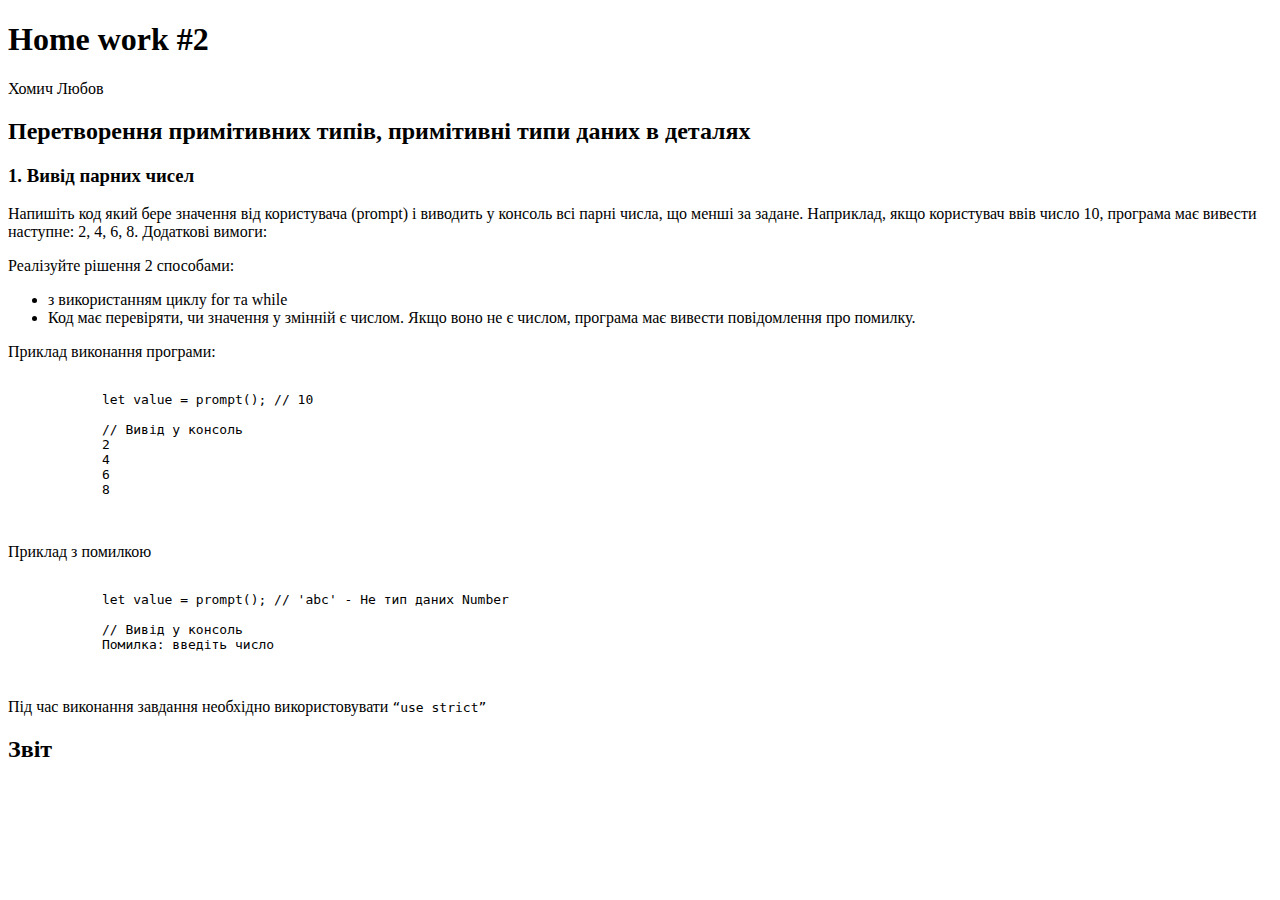
==== index.html @ 665d64d7 "Create index.html" ====
<!DOCTYPE html>
<html lang="uk">

<head>
  <meta charset="UTF-8" />
  <meta name="viewport" content="width=device-width, initial-scale=1.0" />
  <link rel="apple-touch-icon" sizes="180x180" href="./favicon/apple-touch-icon.png" />
  <link rel="icon" type="image/png" sizes="32x32" href="./favicon/favicon-32x32.png" />
  <link rel="icon" type="image/png" sizes="16x16" href="./favicon/favicon-16x16.png" />
  <link rel="manifest" href="./favicon/site.webmanifest" />
  <link rel="stylesheet" href="./css/style.css" />
  <script src="./js/script.js"></script>
  <title>Home work #2</title>
</head>

<body>
  <header class="header">
    <h1>Home work #2</h1>
    <p class="autor">Хомич Любов</p>
  </header>
  <main class="main">
    <h2>Перетворення примітивних типів, примітивні типи даних в деталях</h2>
    <article>
      <h3>1. Вивід парних чисел</h3>
      <p>
       Напишіть код який бере значення від користувача (prompt) і виводить у консоль всі парні числа, що менші за задане. 
        Наприклад, якщо користувач ввів число 10, програма має вивести наступне: 2, 4, 6, 8. Додаткові вимоги:
      </p>
      <p>
       Реалізуйте рішення 2 способами:  
      </p>
      <ul class="menu">
        <li>з використанням циклу for та while</li>
        <li>Код має перевіряти, чи значення у змінній є числом. Якщо воно не є числом, програма має вивести повідомлення про помилку.</li>
      </ul>
      <p>
        Приклад виконання програми:
        </p>
        <pre>
          <code>
            let value = prompt(); // 10

            // Вивід у консоль
            2
            4
            6
            8
          </code>
        </pre>
            <p>
        Приклад з помилкою
        </p>
        <pre>
          <code>
            let value = prompt(); // 'abc' - Не тип даних Number

            // Вивід у консоль
            Помилка: введіть число
          </code>
        </pre>
      <p>
        Під час виконання завдання необхідно використовувати
        <code>“use strict”</code>
      </p>
    </article>

    <article>
      <h2>Звіт</h2>

    </article>
  </main>
</body>

</html>
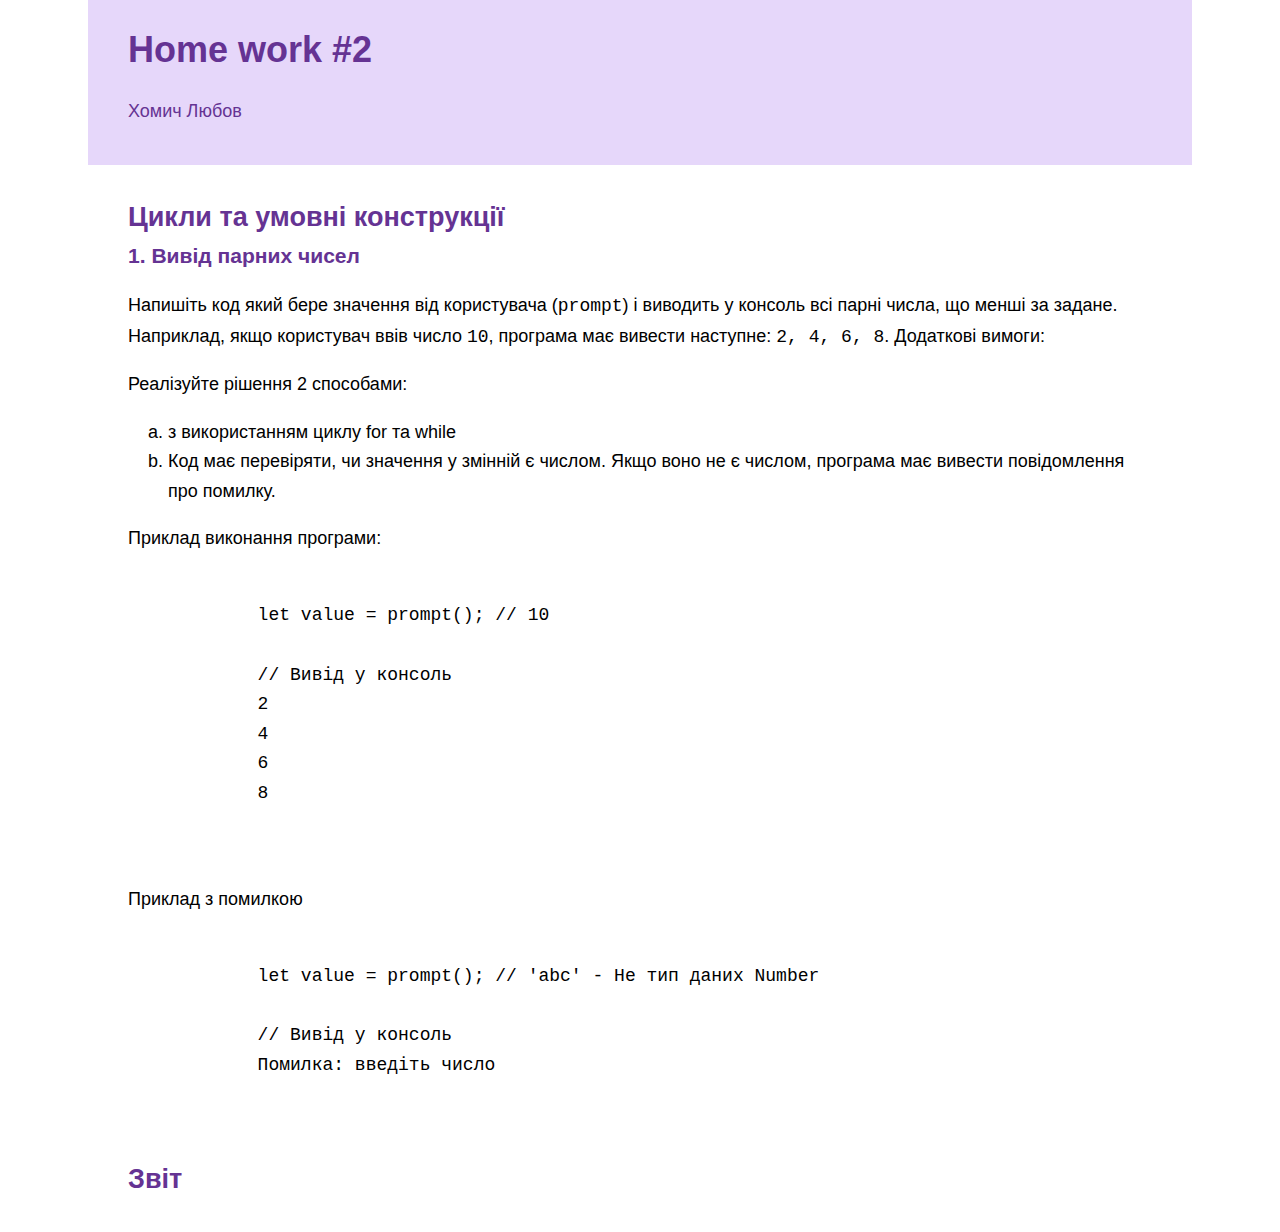
==== commit b5055f8a: "first task" ====
--- a/index.html
+++ b/index.html
@@ -19,12 +19,12 @@
     <p class="autor">Хомич Любов</p>
   </header>
   <main class="main">
-    <h2>Перетворення примітивних типів, примітивні типи даних в деталях</h2>
+    <h2>Цикли та умовні конструкції</h2>
     <article>
       <h3>1. Вивід парних чисел</h3>
       <p>
-       Напишіть код який бере значення від користувача (prompt) і виводить у консоль всі парні числа, що менші за задане. 
-        Наприклад, якщо користувач ввів число 10, програма має вивести наступне: 2, 4, 6, 8. Додаткові вимоги:
+       Напишіть код який бере значення від користувача (<code>prompt</code>) і виводить у консоль всі парні числа, що менші за задане. 
+        Наприклад, якщо користувач ввів число <code>10</code>, програма має вивести наступне: <code>2, 4, 6, 8</code>. Додаткові вимоги:
       </p>
       <p>
        Реалізуйте рішення 2 способами:  
@@ -58,10 +58,6 @@
             Помилка: введіть число
           </code>
         </pre>
-      <p>
-        Під час виконання завдання необхідно використовувати
-        <code>“use strict”</code>
-      </p>
     </article>
 
     <article>
--- a/css/style.css
+++ b/css/style.css
@@ -0,0 +1,54 @@
+html,
+body{
+    font-family: Verdana, Geneva, Tahoma, sans-serif;
+    font-size: 18px;
+    line-height: 1.64;
+
+    margin: 0;
+    padding: 0;
+}
+.header{
+    background-color: #e6d7fa;
+    max-width: 1024px;
+    margin: 0 auto;
+    padding: 20px 40px;
+}
+
+h1, h2, h3{
+    margin: 0;
+    color: #653393;
+}
+
+.autor{
+    color: #653393;
+}
+
+.main{
+    max-width: 1024px;
+    margin: 0 auto;
+    padding: 30px 0;
+}
+
+.task{
+    margin: 20px 0;
+}
+
+.menu{
+    list-style-type: lower-latin;
+}
+
+ul p{
+    margin: 0;
+}
+
+figcaption{
+    font-style: italic;
+    text-align: center;
+    color: #653393;
+}
+
+a{
+    color: #653393;
+    font-weight: 700;
+    text-decoration: none;
+}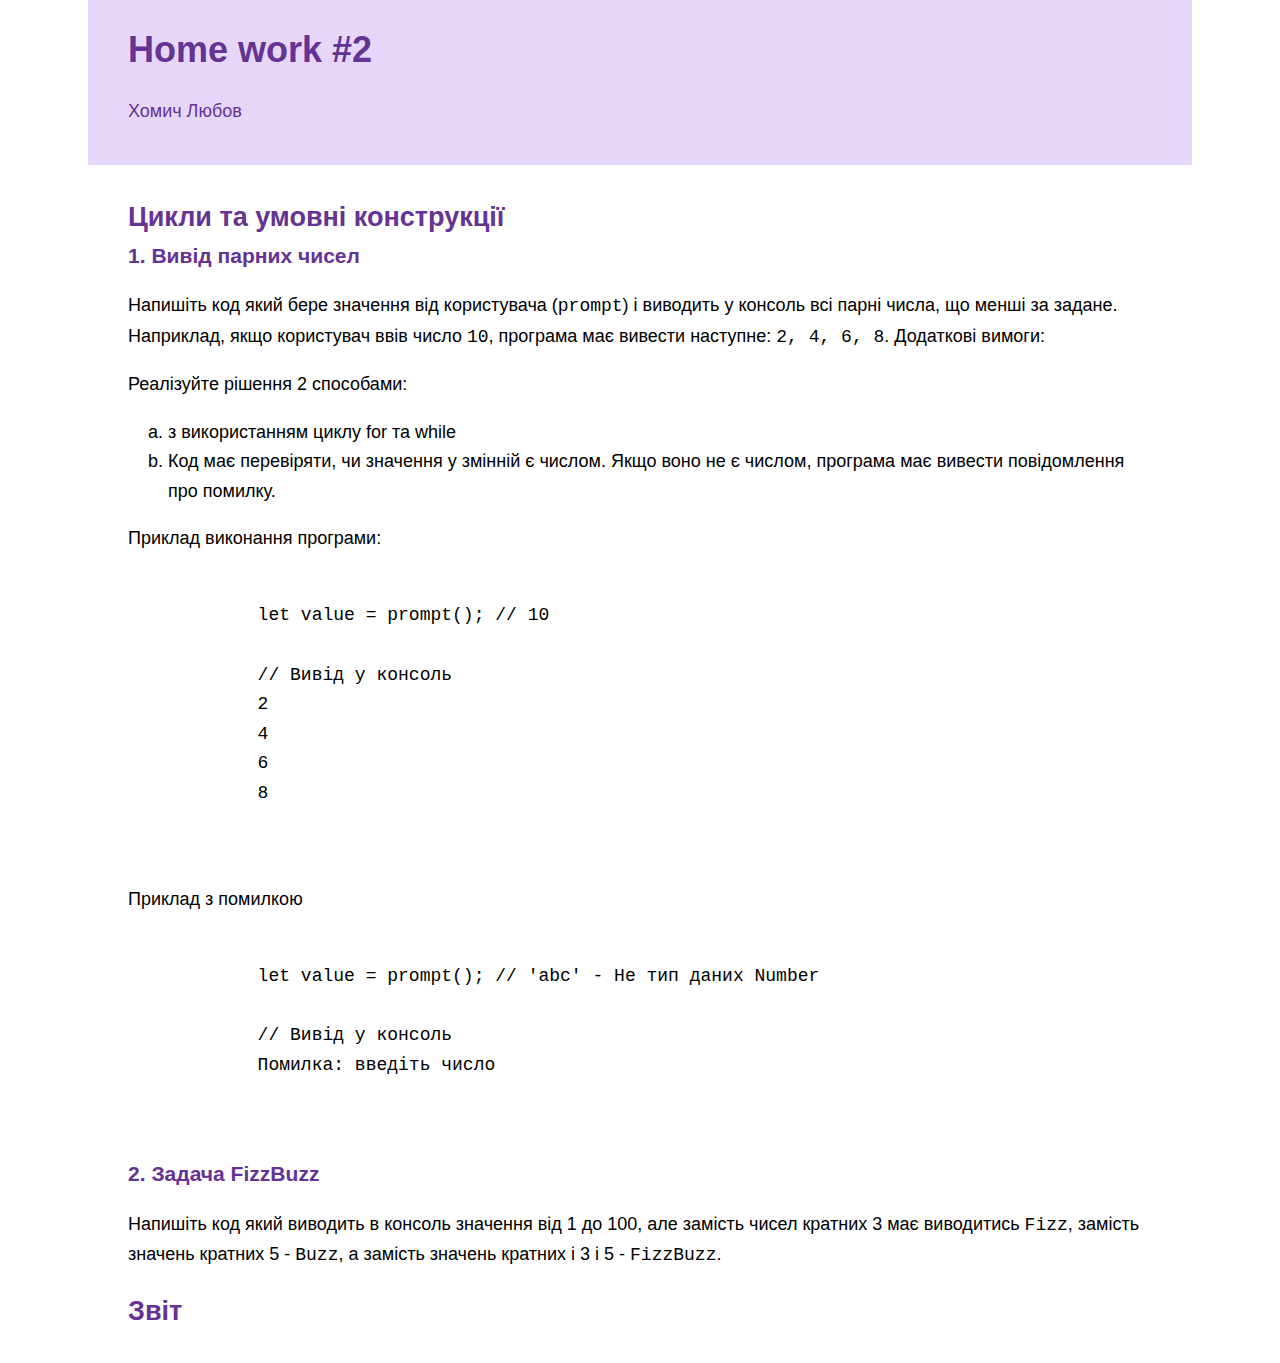
==== commit 18ffb557: "second task" ====
--- a/index.html
+++ b/index.html
@@ -23,20 +23,23 @@
     <article>
       <h3>1. Вивід парних чисел</h3>
       <p>
-       Напишіть код який бере значення від користувача (<code>prompt</code>) і виводить у консоль всі парні числа, що менші за задане. 
-        Наприклад, якщо користувач ввів число <code>10</code>, програма має вивести наступне: <code>2, 4, 6, 8</code>. Додаткові вимоги:
+        Напишіть код який бере значення від користувача (<code>prompt</code>) і виводить у консоль всі парні числа, що
+        менші за задане.
+        Наприклад, якщо користувач ввів число <code>10</code>, програма має вивести наступне: <code>2, 4, 6, 8</code>.
+        Додаткові вимоги:
       </p>
       <p>
-       Реалізуйте рішення 2 способами:  
+        Реалізуйте рішення 2 способами:
       </p>
       <ul class="menu">
         <li>з використанням циклу for та while</li>
-        <li>Код має перевіряти, чи значення у змінній є числом. Якщо воно не є числом, програма має вивести повідомлення про помилку.</li>
+        <li>Код має перевіряти, чи значення у змінній є числом. Якщо воно не є числом, програма має вивести повідомлення
+          про помилку.</li>
       </ul>
       <p>
         Приклад виконання програми:
-        </p>
-        <pre>
+      </p>
+      <pre>
           <code>
             let value = prompt(); // 10
 
@@ -47,10 +50,10 @@
             8
           </code>
         </pre>
-            <p>
+      <p>
         Приклад з помилкою
-        </p>
-        <pre>
+      </p>
+      <pre>
           <code>
             let value = prompt(); // 'abc' - Не тип даних Number
 
@@ -59,12 +62,18 @@
           </code>
         </pre>
     </article>
+    <article>
+      <h3>2. Задача FizzBuzz</h3>
+      <p>
+        Напишіть код який виводить в консоль значення від 1 до 100, але замість чисел кратних 3 має виводитись <code>Fizz</code>,
+        замість значень кратних 5 - <code>Buzz</code>, а замість значень кратних і 3 і 5 - <code>FizzBuzz</code>.
+      </p>
 
-    <article>
-      <h2>Звіт</h2>
+      <article>
+        <h2>Звіт</h2>
 
-    </article>
+      </article>
   </main>
 </body>
 
-</html>
+</html>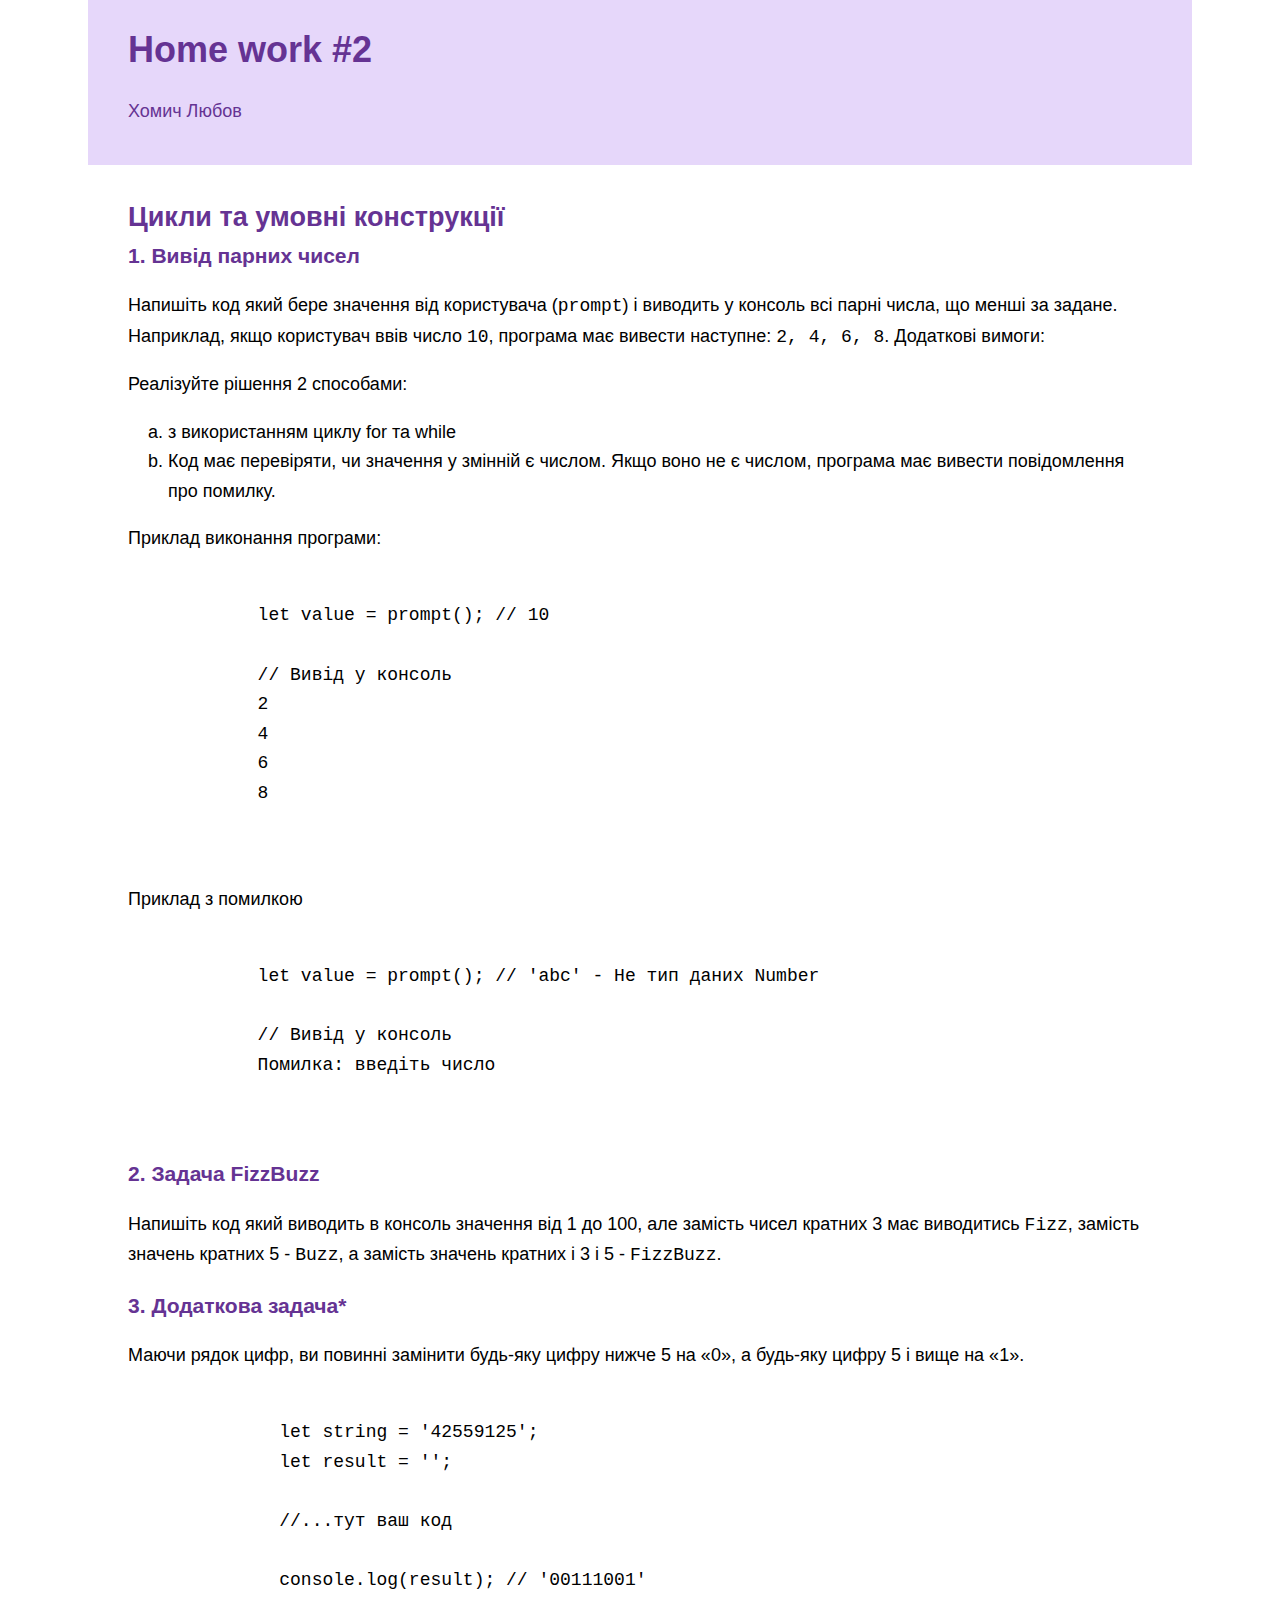
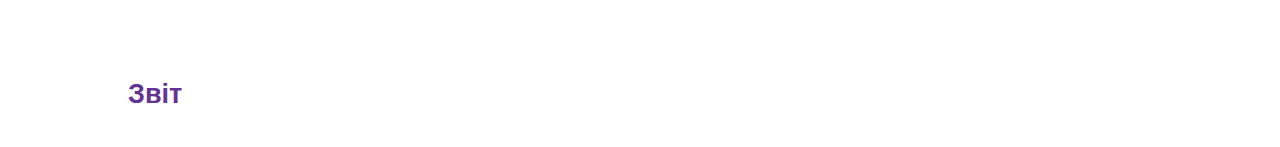
==== commit 139dd4db: "changed condition for if(){} to isNaN(parseFloat/Int(value))" ====
--- a/index.html
+++ b/index.html
@@ -65,9 +65,26 @@
     <article>
       <h3>2. Задача FizzBuzz</h3>
       <p>
-        Напишіть код який виводить в консоль значення від 1 до 100, але замість чисел кратних 3 має виводитись <code>Fizz</code>,
+        Напишіть код який виводить в консоль значення від 1 до 100, але замість чисел кратних 3 має виводитись
+        <code>Fizz</code>,
         замість значень кратних 5 - <code>Buzz</code>, а замість значень кратних і 3 і 5 - <code>FizzBuzz</code>.
       </p>
+      <article>
+        <h3>3. Додаткова задача*</h3>
+        <p>
+          Маючи рядок цифр, ви повинні замінити будь-яку цифру нижче 5 на «0», а будь-яку цифру 5 і вище на «1».
+        </p>
+        <pre>
+            <code>
+              let string = '42559125';
+              let result = '';
+
+              //...тут ваш код
+
+              console.log(result); // '00111001'
+            </code>
+          </pre>
+      </article>
 
       <article>
         <h2>Звіт</h2>
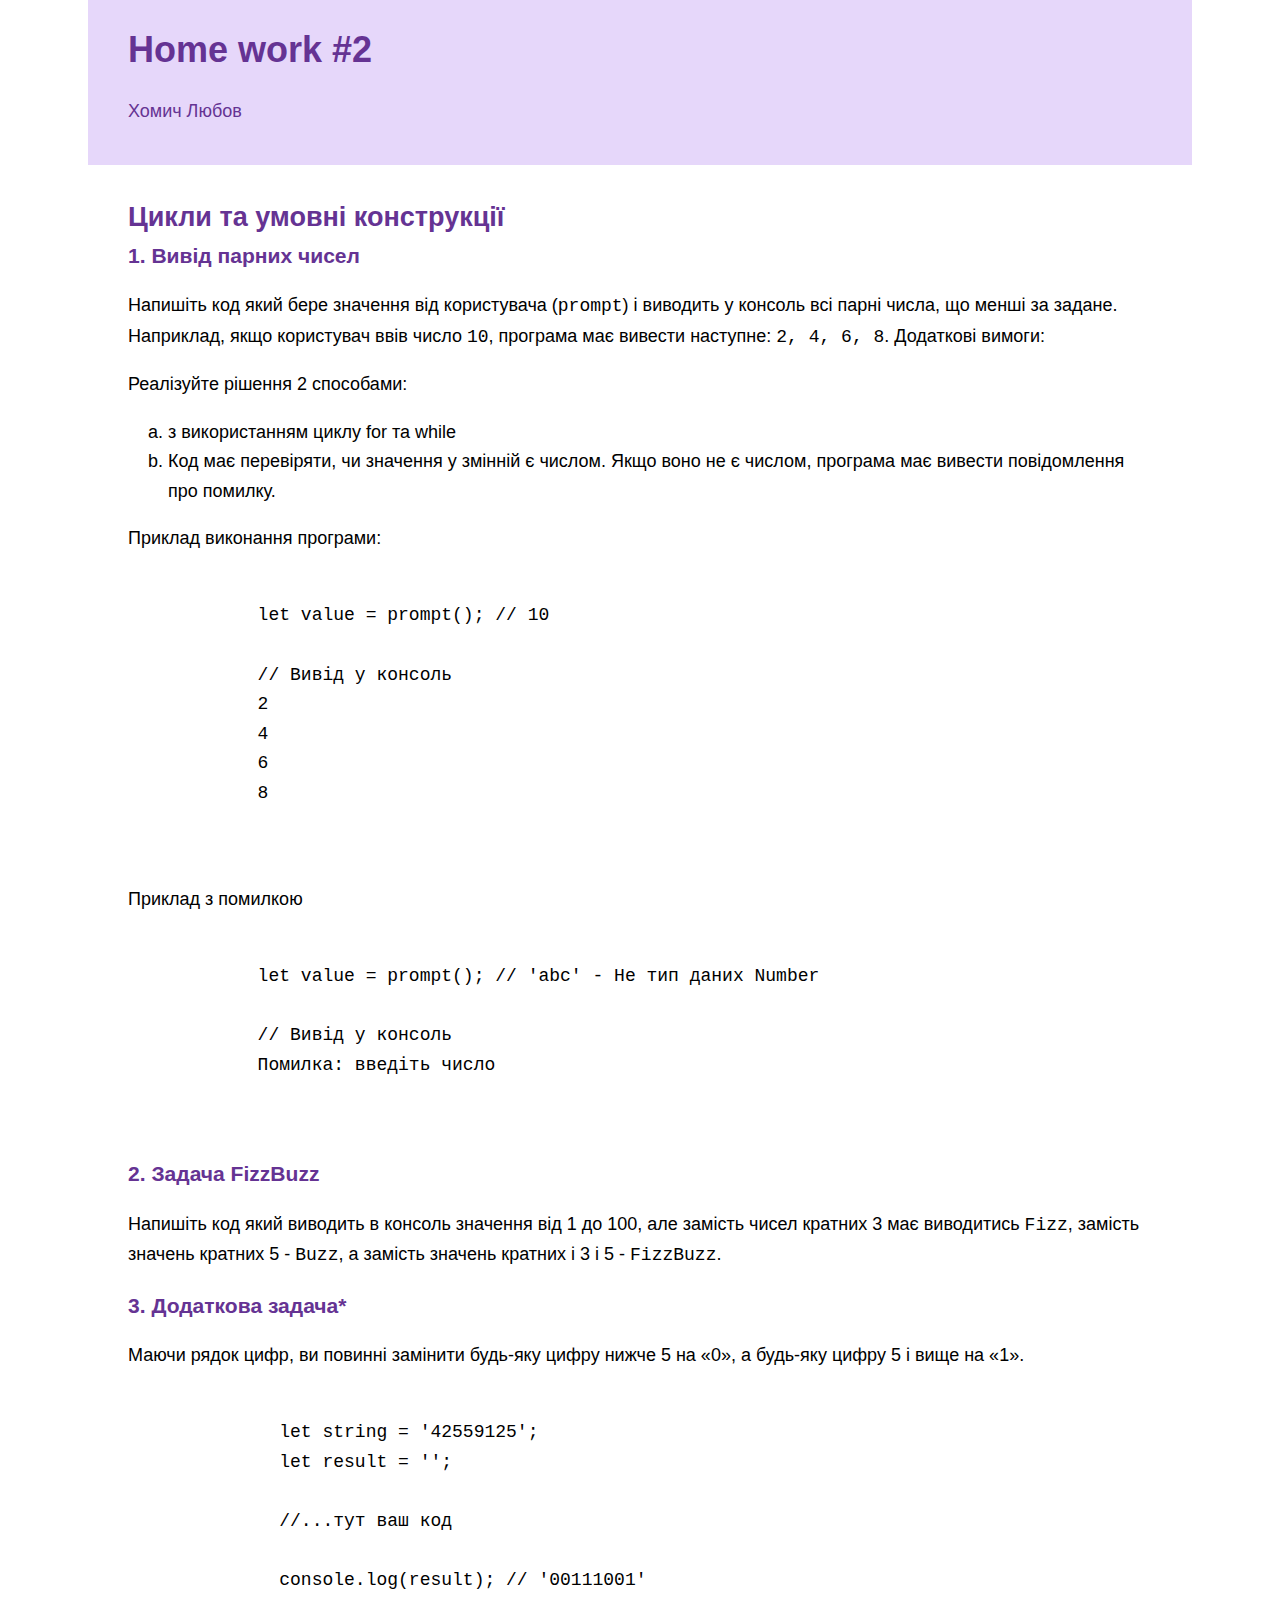
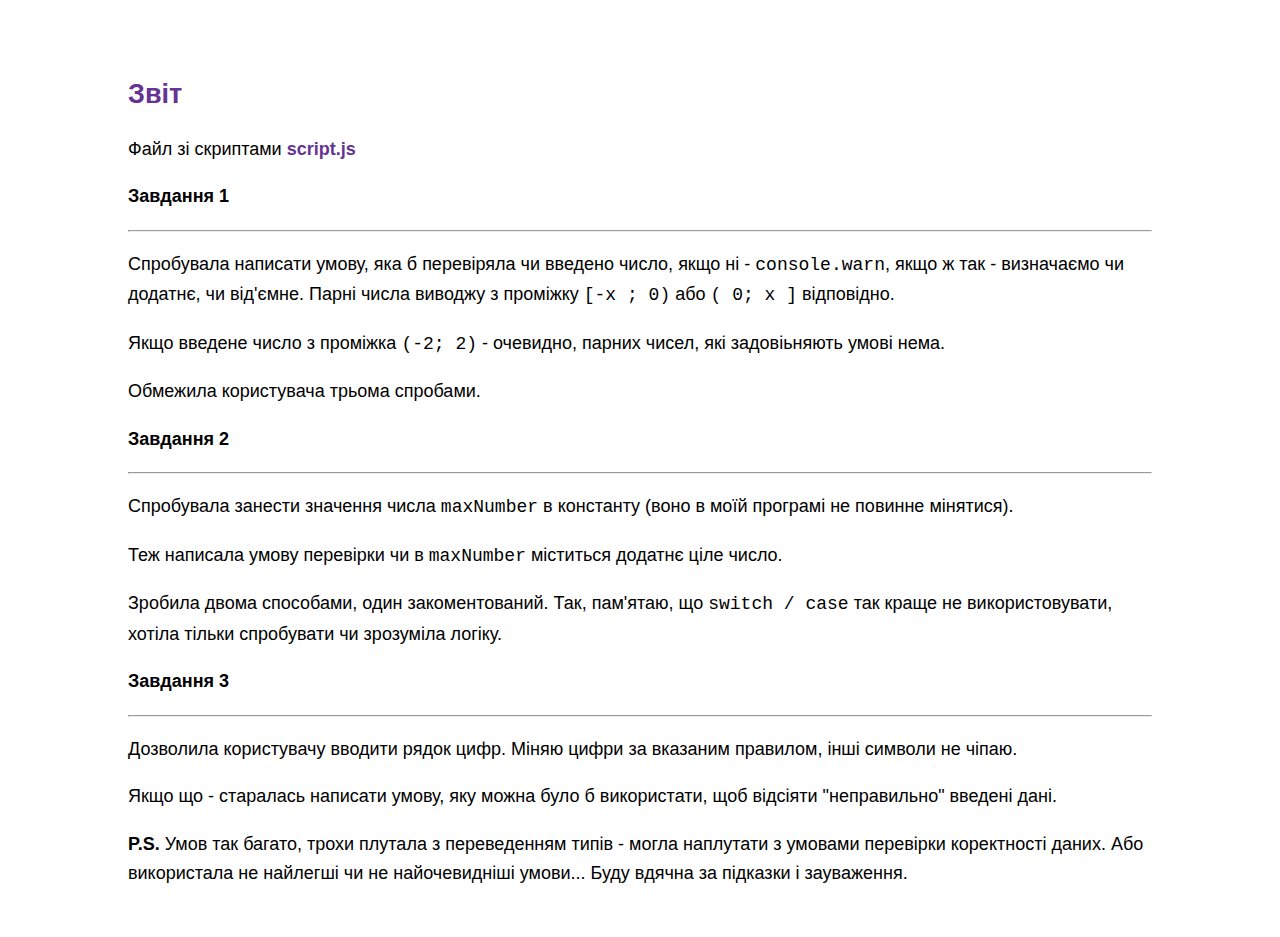
==== commit ca220aeb: "report" ====
--- a/index.html
+++ b/index.html
@@ -88,7 +88,49 @@
 
       <article>
         <h2>Звіт</h2>
-
+        <p>
+          Файл зі скриптами <a href="https://github.com/abbothca/homework-3/blob/main/js/script.js">script.js</a>
+        </p>
+        <p>
+          <strong>Завдання 1</strong>
+        </p>
+        <hr />
+        <p>
+          Спробувала написати умову, яка б перевіряла чи введено число, якщо ні - <code>console.warn</code>, якщо ж так
+          - визначаємо чи додатнє, чи від'ємне. Парні числа виводжу з проміжку <code>[-x ; 0)</code> або <code>( 0; x ]</code> відповідно.
+        </p>
+        <p>
+          Якщо введене число з проміжка <code>(-2; 2)</code> - очевидно, парних чисел, які задовіьняють умові нема.
+        </p>
+        <p>
+          Обмежила користувача трьома спробами.
+        </p>
+        <p>
+          <strong>Завдання 2</strong>
+        </p>
+        <hr />
+        <p>
+          Спробувала занести значення числа <code>maxNumber</code> в константу (воно в моїй програмі не повинне мінятися).  
+        </p>
+        <p>
+          Теж написала умову перевірки чи в <code>maxNumber</code> міститься додатнє ціле число.
+        </p>
+        <p>
+          Зробила двома способами, один закоментований. Так, пам'ятаю, що <code>switch / case</code> так краще не використовувати, хотіла тільки спробувати чи зрозуміла логіку.
+        </p>
+        <p>
+          <strong>Завдання 3</strong>
+        </p>
+        <hr />
+        <p>
+          Дозволила користувачу вводити рядок цифр. Міняю цифри за вказаним правилом, інші символи не чіпаю.
+        </p>
+        <p>
+          Якщо що - старалась написати умову, яку можна було б використати, щоб відсіяти "неправильно" введені дані.
+        </p>
+        <p>
+          <strong>P.S.</strong> Умов так багато, трохи плутала з переведенням типів - могла наплутати з умовами перевірки коректності даних. Або використала не найлегші чи не найочевидніші умови... Буду вдячна за підказки і зауваження.
+        </p>
       </article>
   </main>
 </body>
--- a/css/style.css
+++ b/css/style.css
@@ -7,6 +7,7 @@
     margin: 0;
     padding: 0;
 }
+
 .header{
     background-color: #e6d7fa;
     max-width: 1024px;
@@ -26,7 +27,7 @@
 .main{
     max-width: 1024px;
     margin: 0 auto;
-    padding: 30px 0;
+    padding: 30px 40px;
 }
 
 .task{
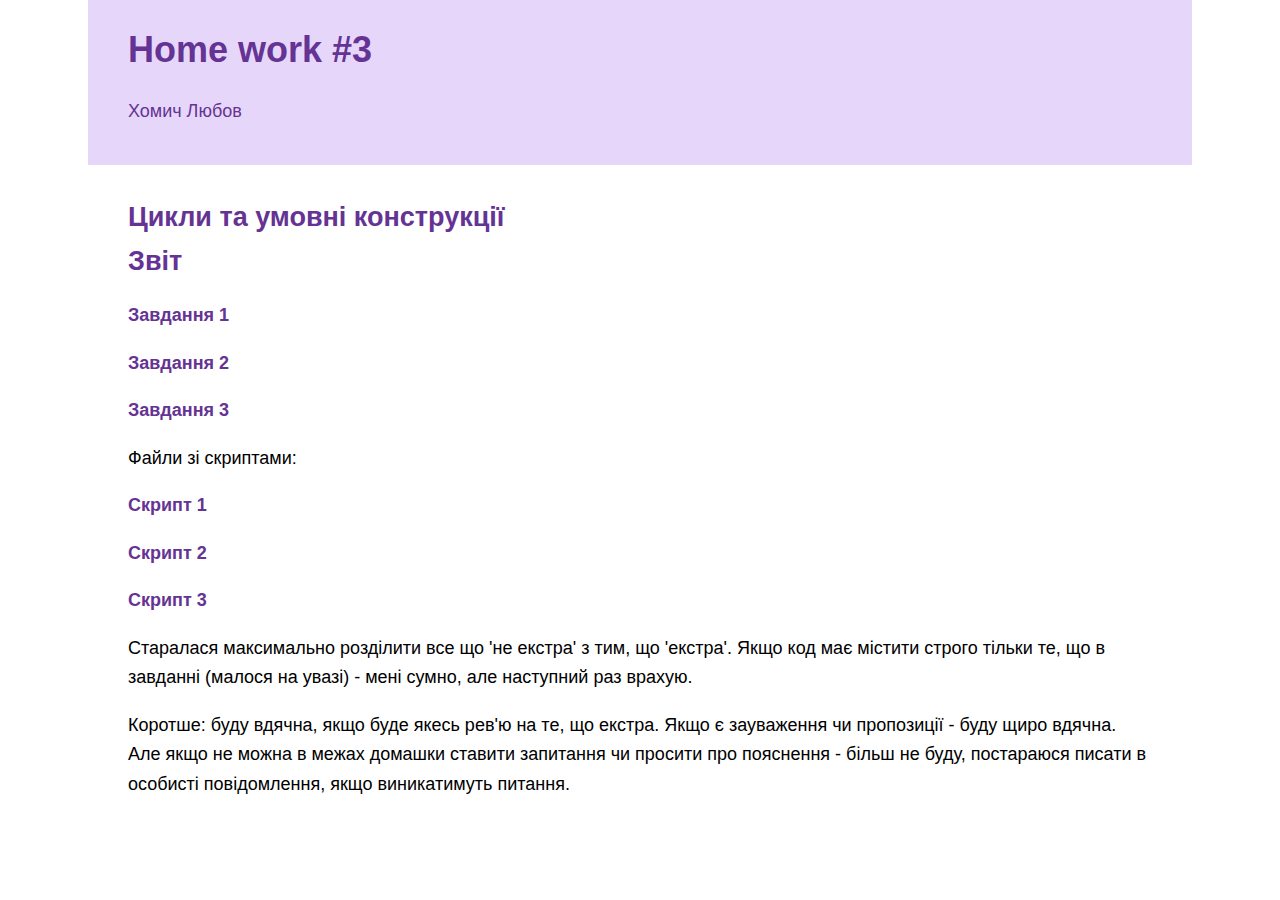
==== commit e482e897: "changed required is done v.3" ====
--- a/index.html
+++ b/index.html
@@ -1,138 +1,73 @@
 <!DOCTYPE html>
 <html lang="uk">
+  <head>
+    <meta charset="UTF-8" />
+    <meta name="viewport" content="width=device-width, initial-scale=1.0" />
+    <link
+      rel="apple-touch-icon"
+      sizes="180x180"
+      href="./favicon/apple-touch-icon.png"
+    />
+    <link
+      rel="icon"
+      type="image/png"
+      sizes="32x32"
+      href="./favicon/favicon-32x32.png"
+    />
+    <link
+      rel="icon"
+      type="image/png"
+      sizes="16x16"
+      href="./favicon/favicon-16x16.png"
+    />
+    <link rel="manifest" href="./favicon/site.webmanifest" />
+    <link rel="stylesheet" href="./css/style.css" />
+    <title>Home work #3</title>
+  </head>
 
-<head>
-  <meta charset="UTF-8" />
-  <meta name="viewport" content="width=device-width, initial-scale=1.0" />
-  <link rel="apple-touch-icon" sizes="180x180" href="./favicon/apple-touch-icon.png" />
-  <link rel="icon" type="image/png" sizes="32x32" href="./favicon/favicon-32x32.png" />
-  <link rel="icon" type="image/png" sizes="16x16" href="./favicon/favicon-16x16.png" />
-  <link rel="manifest" href="./favicon/site.webmanifest" />
-  <link rel="stylesheet" href="./css/style.css" />
-  <script src="./js/script.js"></script>
-  <title>Home work #2</title>
-</head>
-
-<body>
-  <header class="header">
-    <h1>Home work #2</h1>
-    <p class="autor">Хомич Любов</p>
-  </header>
-  <main class="main">
-    <h2>Цикли та умовні конструкції</h2>
-    <article>
-      <h3>1. Вивід парних чисел</h3>
-      <p>
-        Напишіть код який бере значення від користувача (<code>prompt</code>) і виводить у консоль всі парні числа, що
-        менші за задане.
-        Наприклад, якщо користувач ввів число <code>10</code>, програма має вивести наступне: <code>2, 4, 6, 8</code>.
-        Додаткові вимоги:
-      </p>
-      <p>
-        Реалізуйте рішення 2 способами:
-      </p>
-      <ul class="menu">
-        <li>з використанням циклу for та while</li>
-        <li>Код має перевіряти, чи значення у змінній є числом. Якщо воно не є числом, програма має вивести повідомлення
-          про помилку.</li>
-      </ul>
-      <p>
-        Приклад виконання програми:
-      </p>
-      <pre>
-          <code>
-            let value = prompt(); // 10
-
-            // Вивід у консоль
-            2
-            4
-            6
-            8
-          </code>
-        </pre>
-      <p>
-        Приклад з помилкою
-      </p>
-      <pre>
-          <code>
-            let value = prompt(); // 'abc' - Не тип даних Number
-
-            // Вивід у консоль
-            Помилка: введіть число
-          </code>
-        </pre>
-    </article>
-    <article>
-      <h3>2. Задача FizzBuzz</h3>
-      <p>
-        Напишіть код який виводить в консоль значення від 1 до 100, але замість чисел кратних 3 має виводитись
-        <code>Fizz</code>,
-        замість значень кратних 5 - <code>Buzz</code>, а замість значень кратних і 3 і 5 - <code>FizzBuzz</code>.
-      </p>
-      <article>
-        <h3>3. Додаткова задача*</h3>
-        <p>
-          Маючи рядок цифр, ви повинні замінити будь-яку цифру нижче 5 на «0», а будь-яку цифру 5 і вище на «1».
-        </p>
-        <pre>
-            <code>
-              let string = '42559125';
-              let result = '';
-
-              //...тут ваш код
-
-              console.log(result); // '00111001'
-            </code>
-          </pre>
-      </article>
+  <body>
+    <header class="header">
+      <h1>Home work #3</h1>
+      <p class="autor">Хомич Любов</p>
+    </header>
+    <main class="main">
+      <h2>Цикли та умовні конструкції</h2>
 
       <article>
         <h2>Звіт</h2>
         <p>
-          Файл зі скриптами <a href="https://github.com/abbothca/homework-3/blob/main/js/script.js">script.js</a>
+          <a href="./task1.html" target="_blank">Завдання 1</a>
         </p>
         <p>
-          <strong>Завдання 1</strong>
-        </p>
-        <hr />
-        <p>
-          Спробувала написати умову, яка б перевіряла чи введено число, якщо ні - <code>console.warn</code>, якщо ж так
-          - визначаємо чи додатнє, чи від'ємне. Парні числа виводжу з проміжку <code>[-x ; 0)</code> або <code>( 0; x ]</code> відповідно.
+          <a href="./task2.html" target="_blank">Завдання 2</a>
         </p>
         <p>
-          Якщо введене число з проміжка <code>(-2; 2)</code> - очевидно, парних чисел, які задовіьняють умові нема.
+          <a href="./task3.html" target="_blank">Завдання 3</a>
         </p>
         <p>
-          Обмежила користувача трьома спробами.
+          Файли зі скриптами:
         </p>
         <p>
-          <strong>Завдання 2</strong>
-        </p>
-        <hr />
-        <p>
-          Спробувала занести значення числа <code>maxNumber</code> в константу (воно в моїй програмі не повинне мінятися).  
+          <a href="./js/task1.js" target="_blank">Скрипт 1</a>
         </p>
         <p>
-          Теж написала умову перевірки чи в <code>maxNumber</code> міститься додатнє ціле число.
+          <a href="./js/task2.js" target="_blank">Скрипт 2</a>
         </p>
         <p>
-          Зробила двома способами, один закоментований. Так, пам'ятаю, що <code>switch / case</code> так краще не використовувати, хотіла тільки спробувати чи зрозуміла логіку.
+          <a href="./js/task3.js" target="_blank">Скрипт 3</a>
         </p>
         <p>
-          <strong>Завдання 3</strong>
-        </p>
-        <hr />
-        <p>
-          Дозволила користувачу вводити рядок цифр. Міняю цифри за вказаним правилом, інші символи не чіпаю.
+          Старалася максимально розділити все що 'не екстра' з тим, що 'екстра'.
+          Якщо код має містити строго тільки те, що в завданні (малося на увазі)
+          - мені сумно, але наступний раз врахую.
         </p>
         <p>
-          Якщо що - старалась написати умову, яку можна було б використати, щоб відсіяти "неправильно" введені дані.
-        </p>
-        <p>
-          <strong>P.S.</strong> Умов так багато, трохи плутала з переведенням типів - могла наплутати з умовами перевірки коректності даних. Або використала не найлегші чи не найочевидніші умови... Буду вдячна за підказки і зауваження.
+          Коротше: буду вдячна, якщо буде якесь рев'ю на те, що екстра. Якщо є зауваження чи пропозиції - буду щиро вдячна. Але
+          якщо не можна в межах домашки ставити запитання чи просити про
+          пояснення - більш не буду, постараюся писати в особисті повідомлення,
+          якщо виникатимуть питання.
         </p>
       </article>
-  </main>
-</body>
-
-</html>+    </main>
+  </body>
+</html>
